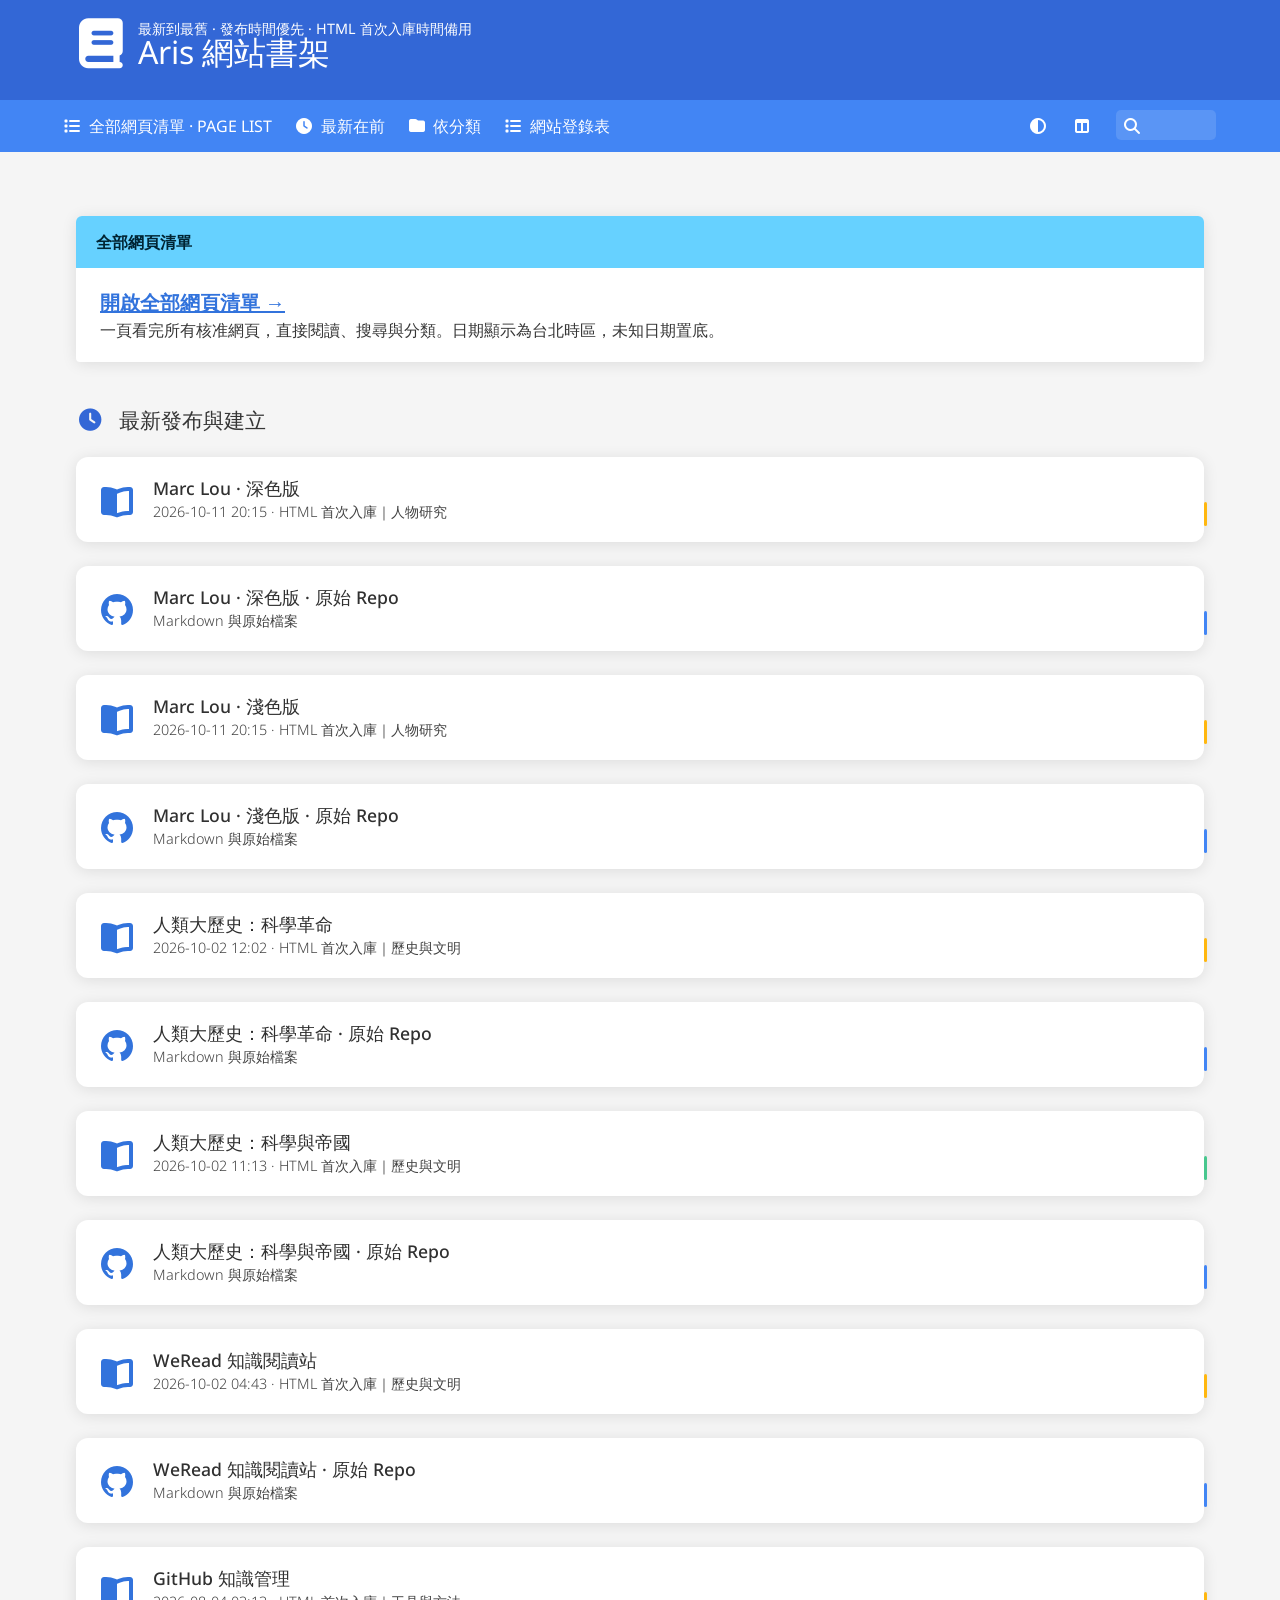
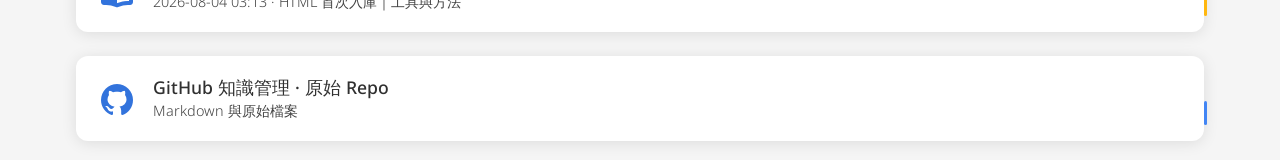
==== site/index.html @ 9afb2fd7 "feat: publish approved Homer portal and readable page list" ====
<!DOCTYPE html>
<html>
  <head>
    <meta charset="UTF-8" />
    <link rel="icon" href="assets/icons/favicon.ico" />
    <link rel="apple-touch-icon" href="assets/icons/apple-touch-icon.png" sizes="180x180">
    <link rel="mask-icon" href="assets/icons/logo.svg">
    <meta name="viewport" content="width=device-width,initial-scale=1.0,viewport-fit=cover">
    <title>Homer</title>
    <script type="module" crossorigin src="./resources/index-C32yDzkE.js"></script>
    <link rel="stylesheet" crossorigin href="./resources/index-CyPCBeHl.css">
  <link rel="manifest" href="./assets/manifest.json" crossorigin="use-credentials"><script id="vite-plugin-pwa:register-sw" src="./registerSW.js"></script></head>
  <body>
    <div id="app-mount"></div>
  </body>
</html>
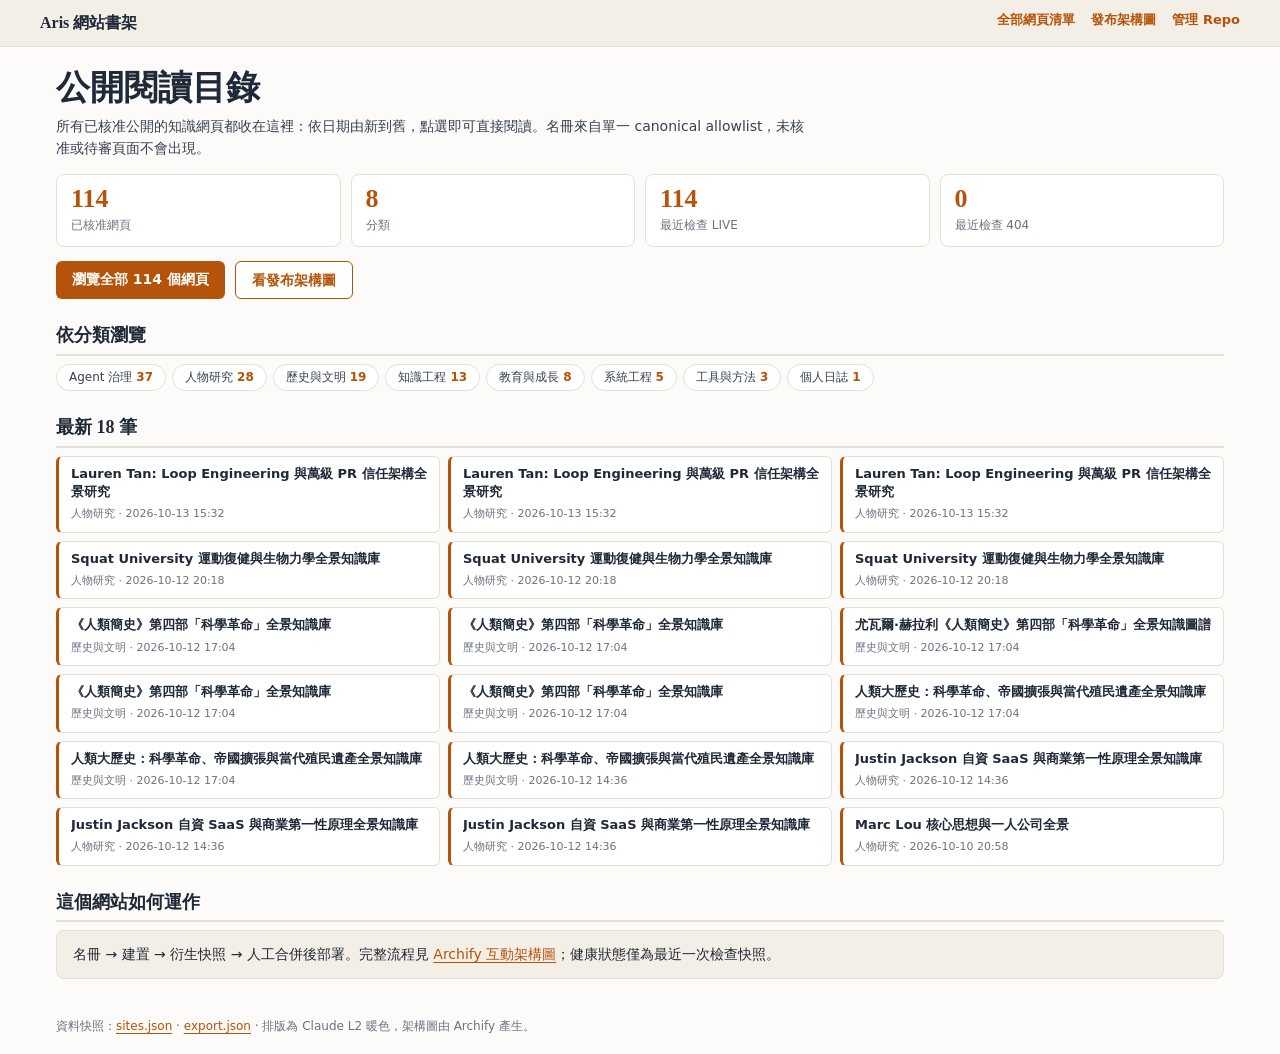
==== commit bcf0cae4: "feat(site): warm L2 homepage, compact pages list, Archify architecture snapshot" ====
--- a/site/index.html
+++ b/site/index.html
@@ -1,16 +1 @@
-<!DOCTYPE html>
-<html>
-  <head>
-    <meta charset="UTF-8" />
-    <link rel="icon" href="assets/icons/favicon.ico" />
-    <link rel="apple-touch-icon" href="assets/icons/apple-touch-icon.png" sizes="180x180">
-    <link rel="mask-icon" href="assets/icons/logo.svg">
-    <meta name="viewport" content="width=device-width,initial-scale=1.0,viewport-fit=cover">
-    <title>Homer</title>
-    <script type="module" crossorigin src="./resources/index-C32yDzkE.js"></script>
-    <link rel="stylesheet" crossorigin href="./resources/index-CyPCBeHl.css">
-  <link rel="manifest" href="./assets/manifest.json" crossorigin="use-credentials"><script id="vite-plugin-pwa:register-sw" src="./registerSW.js"></script></head>
-  <body>
-    <div id="app-mount"></div>
-  </body>
-</html>
+<!doctype html><html lang="zh-Hant"><head><meta charset="utf-8"><meta name="viewport" content="width=device-width, initial-scale=1"><title>Aris 網站書架</title><meta name="description" content="Aris 已核准公開網頁的閱讀入口與統整目錄。"><style>*{box-sizing:border-box}body{margin:0;background:#fcfbf9;color:#1f2937;font:14px/1.6 "Noto Sans TC",system-ui,-apple-system,sans-serif}a{color:#b45309;text-underline-offset:3px}a:focus-visible{outline:3px solid #f59e0b;outline-offset:2px}header{background:#f4efe6;border-bottom:1px solid #e5e0d5;padding:10px max(16px,calc((100vw - 1200px)/2));display:flex;justify-content:space-between;gap:12px;flex-wrap:wrap;font-size:13px}header .brand{font-family:Georgia,"Noto Serif TC",serif;font-weight:700;font-size:16px;color:#1f2937;text-decoration:none}nav a{margin-left:16px;text-decoration:none;font-weight:600}main{max-width:1200px;margin:auto;padding:20px 16px}h1{font-family:Georgia,"Noto Serif TC",serif;font-size:clamp(24px,4vw,34px);line-height:1.25;margin:0 0 6px}.lead{color:#374151;max-width:760px;margin:0 0 14px}.stats{display:grid;grid-template-columns:repeat(4,1fr);gap:10px;margin:14px 0}.stat{background:#fff;border:1px solid #e5e0d5;border-radius:8px;padding:10px 14px}.stat b{display:block;font-family:Georgia,serif;font-size:26px;color:#b45309;line-height:1.1}.stat span{font-size:12px;color:#6b7280}.cta{display:flex;gap:10px;flex-wrap:wrap;margin:6px 0 18px}.btn{display:inline-block;padding:7px 16px;border-radius:6px;background:#b45309;color:#fff;font-weight:650;text-decoration:none}.btn.alt{background:#fff;color:#b45309;border:1px solid #b45309}h2{font-family:Georgia,"Noto Serif TC",serif;font-size:18px;margin:22px 0 8px;padding-bottom:4px;border-bottom:2px solid #e5e0d5}.chips{display:flex;flex-wrap:wrap;gap:6px}.chip{background:#fff;border:1px solid #e5e0d5;border-radius:999px;padding:3px 12px;font-size:12px;text-decoration:none;color:#374151}.chip b{color:#b45309;margin-left:4px}.chip:hover{border-color:#b45309}.grid{display:grid;grid-template-columns:repeat(3,1fr);gap:8px}.card{display:block;background:#fff;border:1px solid #e5e0d5;border-left:3px solid #b45309;border-radius:6px;padding:8px 12px;text-decoration:none;color:#1f2937}.card:hover{background:#fff6e5}.card strong{display:block;font-size:13px;line-height:1.4;overflow:hidden;display:-webkit-box;-webkit-line-clamp:2;-webkit-box-orient:vertical}.card small{color:#6b7280;font-size:11px}.arch{background:#f4efe6;border:1px solid #e5e0d5;border-radius:8px;padding:12px 16px;margin-top:8px}footer{padding:18px 16px;max-width:1200px;margin:auto;font-size:12px;color:#6b7280}@media(max-width:800px){.stats{grid-template-columns:repeat(2,1fr)}.grid{grid-template-columns:1fr}nav a{margin-left:10px}}</style></head><body><header><a class="brand" href="./">Aris 網站書架</a><nav><a href="pages/">全部網頁清單</a><a href="architecture/">發布架構圖</a><a href="https://github.com/arislee1979-afk/50_github_learn">管理 Repo</a></nav></header><main><h1>公開閱讀目錄</h1><p class="lead">所有已核准公開的知識網頁都收在這裡：依日期由新到舊，點選即可直接閱讀。名冊來自單一 canonical allowlist，未核准或待審頁面不會出現。</p><div class="stats"><div class="stat"><b>114</b><span>已核准網頁</span></div><div class="stat"><b>8</b><span>分類</span></div><div class="stat"><b>114</b><span>最近檢查 LIVE</span></div><div class="stat"><b>0</b><span>最近檢查 404</span></div></div><div class="cta"><a class="btn" href="pages/">瀏覽全部 114 個網頁</a><a class="btn alt" href="architecture/">看發布架構圖</a></div><h2>依分類瀏覽</h2><div class="chips"><a class="chip" href="pages/?category=Agent%20%E6%B2%BB%E7%90%86">Agent 治理<b>37</b></a><a class="chip" href="pages/?category=%E4%BA%BA%E7%89%A9%E7%A0%94%E7%A9%B6">人物研究<b>28</b></a><a class="chip" href="pages/?category=%E6%AD%B7%E5%8F%B2%E8%88%87%E6%96%87%E6%98%8E">歷史與文明<b>19</b></a><a class="chip" href="pages/?category=%E7%9F%A5%E8%AD%98%E5%B7%A5%E7%A8%8B">知識工程<b>13</b></a><a class="chip" href="pages/?category=%E6%95%99%E8%82%B2%E8%88%87%E6%88%90%E9%95%B7">教育與成長<b>8</b></a><a class="chip" href="pages/?category=%E7%B3%BB%E7%B5%B1%E5%B7%A5%E7%A8%8B">系統工程<b>5</b></a><a class="chip" href="pages/?category=%E5%B7%A5%E5%85%B7%E8%88%87%E6%96%B9%E6%B3%95">工具與方法<b>3</b></a><a class="chip" href="pages/?category=%E5%80%8B%E4%BA%BA%E6%97%A5%E8%AA%8C">個人日誌<b>1</b></a></div><h2>最新 18 筆</h2><div class="grid"><a class="card" href="https://arislee1979-afk.github.io/10_YT_knowledge/topics/10_loop-engineer-pr-study/index-light.html"><strong>Lauren Tan: Loop Engineering 與萬級 PR 信任架構全景研究</strong><small>人物研究 · 2026-10-13 15:32</small></a><a class="card" href="https://arislee1979-afk.github.io/10_YT_knowledge/topics/10_loop-engineer-pr-study/index.html"><strong>Lauren Tan: Loop Engineering 與萬級 PR 信任架構全景研究</strong><small>人物研究 · 2026-10-13 15:32</small></a><a class="card" href="https://arislee1979-afk.github.io/10_YT_knowledge/topics/10_loop-engineer-pr-study/presentation-claude/index.html"><strong>Lauren Tan: Loop Engineering 與萬級 PR 信任架構全景研究</strong><small>人物研究 · 2026-10-13 15:32</small></a><a class="card" href="https://arislee1979-afk.github.io/10_YT_knowledge/topics/09_SquatUniversity/index-light.html"><strong>Squat University 運動復健與生物力學全景知識庫</strong><small>人物研究 · 2026-10-12 20:18</small></a><a class="card" href="https://arislee1979-afk.github.io/10_YT_knowledge/topics/09_SquatUniversity/index.html"><strong>Squat University 運動復健與生物力學全景知識庫</strong><small>人物研究 · 2026-10-12 20:18</small></a><a class="card" href="https://arislee1979-afk.github.io/10_YT_knowledge/topics/09_SquatUniversity/presentation-claude/index.html"><strong>Squat University 運動復健與生物力學全景知識庫</strong><small>人物研究 · 2026-10-12 20:18</small></a><a class="card" href="https://arislee1979-afk.github.io/50_WeRead/topics/%E5%A4%A7%E6%AD%B7%E5%8F%B2/03_%E7%B2%BE%E8%8F%AF%E5%8A%83%E7%B7%9A%E8%88%87%E6%9B%B8%E8%A9%95%E6%91%98%E8%A6%81/index-light.html"><strong>《人類簡史》第四部「科學革命」全景知識庫</strong><small>歷史與文明 · 2026-10-12 17:04</small></a><a class="card" href="https://arislee1979-afk.github.io/50_WeRead/topics/%E5%A4%A7%E6%AD%B7%E5%8F%B2/03_%E7%B2%BE%E8%8F%AF%E5%8A%83%E7%B7%9A%E8%88%87%E6%9B%B8%E8%A9%95%E6%91%98%E8%A6%81/index.html"><strong>《人類簡史》第四部「科學革命」全景知識庫</strong><small>歷史與文明 · 2026-10-12 17:04</small></a><a class="card" href="https://arislee1979-afk.github.io/50_WeRead/topics/%E5%A4%A7%E6%AD%B7%E5%8F%B2/03_%E7%B2%BE%E8%8F%AF%E5%8A%83%E7%B7%9A%E8%88%87%E6%9B%B8%E8%A9%95%E6%91%98%E8%A6%81/l2/output/sapiens-scientific-revolution.html"><strong>尤瓦爾·赫拉利《人類簡史》第四部「科學革命」全景知識圖譜</strong><small>歷史與文明 · 2026-10-12 17:04</small></a><a class="card" href="https://arislee1979-afk.github.io/50_WeRead/topics/%E5%A4%A7%E6%AD%B7%E5%8F%B2/03_%E7%B2%BE%E8%8F%AF%E5%8A%83%E7%B7%9A%E8%88%87%E6%9B%B8%E8%A9%95%E6%91%98%E8%A6%81/presentation-claude/index.html"><strong>《人類簡史》第四部「科學革命」全景知識庫</strong><small>歷史與文明 · 2026-10-12 17:04</small></a><a class="card" href="https://arislee1979-afk.github.io/50_WeRead/topics/%E5%A4%A7%E6%AD%B7%E5%8F%B2/03_%E7%B2%BE%E8%8F%AF%E5%8A%83%E7%B7%9A%E8%88%87%E6%9B%B8%E8%A9%95%E6%91%98%E8%A6%81/presentation/%E4%BA%BA%E9%A1%9E%E7%B0%A1%E5%8F%B2%E7%AC%AC%E5%9B%9B%E9%83%A8%E5%88%86%E7%A7%91%E5%AD%B8%E9%9D%A9%E5%91%BD.html"><strong>《人類簡史》第四部「科學革命」全景知識庫</strong><small>歷史與文明 · 2026-10-12 17:04</small></a><a class="card" href="https://arislee1979-afk.github.io/10_YT_knowledge/topics/02_human-history/index-light.html"><strong>人類大歷史：科學革命、帝國擴張與當代殖民遺產全景知識庫</strong><small>歷史與文明 · 2026-10-12 17:04</small></a><a class="card" href="https://arislee1979-afk.github.io/10_YT_knowledge/topics/02_human-history/presentation-claude/index.html"><strong>人類大歷史：科學革命、帝國擴張與當代殖民遺產全景知識庫</strong><small>歷史與文明 · 2026-10-12 17:04</small></a><a class="card" href="https://arislee1979-afk.github.io/10_YT_knowledge/topics/02_human-history/index.html"><strong>人類大歷史：科學革命、帝國擴張與當代殖民遺產全景知識庫</strong><small>歷史與文明 · 2026-10-12 14:36</small></a><a class="card" href="https://arislee1979-afk.github.io/10_YT_knowledge/topics/08_JustinJackson/index-light.html"><strong>Justin Jackson 自資 SaaS 與商業第一性原理全景知識庫</strong><small>人物研究 · 2026-10-12 14:36</small></a><a class="card" href="https://arislee1979-afk.github.io/10_YT_knowledge/topics/08_JustinJackson/index.html"><strong>Justin Jackson 自資 SaaS 與商業第一性原理全景知識庫</strong><small>人物研究 · 2026-10-12 14:36</small></a><a class="card" href="https://arislee1979-afk.github.io/10_YT_knowledge/topics/08_JustinJackson/presentation-claude/index.html"><strong>Justin Jackson 自資 SaaS 與商業第一性原理全景知識庫</strong><small>人物研究 · 2026-10-12 14:36</small></a><a class="card" href="https://arislee1979-afk.github.io/10_YT_knowledge/topics/05_MarcLou/index-light.html"><strong>Marc Lou 核心思想與一人公司全景</strong><small>人物研究 · 2026-10-10 20:58</small></a></div><h2>這個網站如何運作</h2><div class="arch">名冊 → 建置 → 衍生快照 → 人工合併後部署。完整流程見 <a href="architecture/">Archify 互動架構圖</a>；健康狀態僅為最近一次檢查快照。</div></main><footer>資料快照：<a href="sites.json">sites.json</a> · <a href="export.json">export.json</a> · 排版為 Claude L2 暖色，架構圖由 Archify 產生。</footer></body></html>
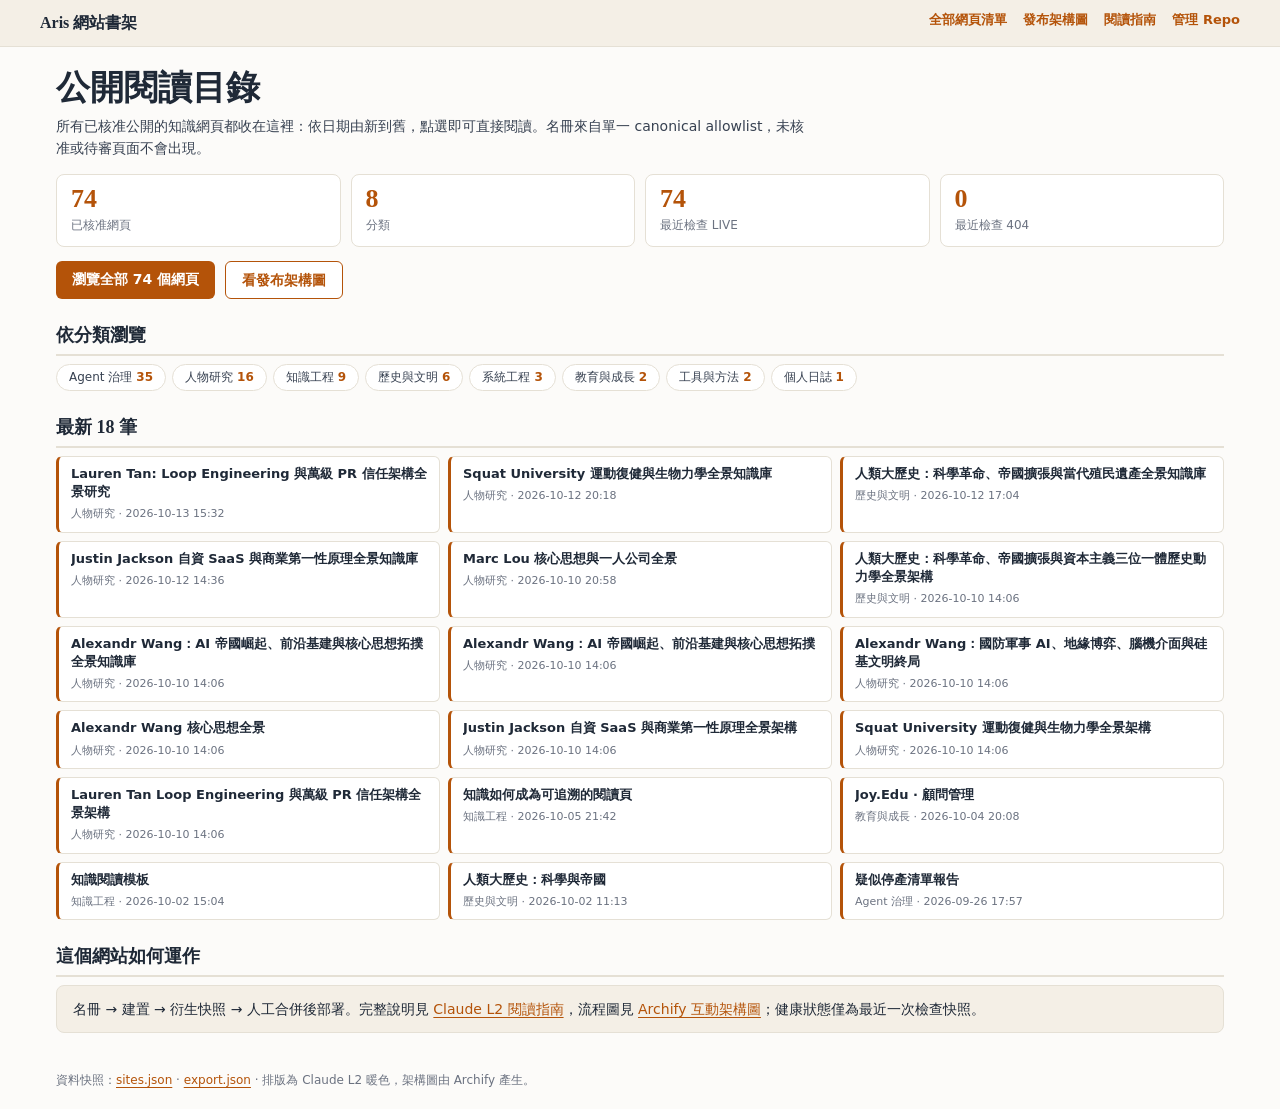
==== commit a5218db8: "feat(site): dedupe to 74 pages, add Claude L2 guide" ====
--- a/site/index.html
+++ b/site/index.html
@@ -1 +1 @@
-<!doctype html><html lang="zh-Hant"><head><meta charset="utf-8"><meta name="viewport" content="width=device-width, initial-scale=1"><title>Aris 網站書架</title><meta name="description" content="Aris 已核准公開網頁的閱讀入口與統整目錄。"><style>*{box-sizing:border-box}body{margin:0;background:#fcfbf9;color:#1f2937;font:14px/1.6 "Noto Sans TC",system-ui,-apple-system,sans-serif}a{color:#b45309;text-underline-offset:3px}a:focus-visible{outline:3px solid #f59e0b;outline-offset:2px}header{background:#f4efe6;border-bottom:1px solid #e5e0d5;padding:10px max(16px,calc((100vw - 1200px)/2));display:flex;justify-content:space-between;gap:12px;flex-wrap:wrap;font-size:13px}header .brand{font-family:Georgia,"Noto Serif TC",serif;font-weight:700;font-size:16px;color:#1f2937;text-decoration:none}nav a{margin-left:16px;text-decoration:none;font-weight:600}main{max-width:1200px;margin:auto;padding:20px 16px}h1{font-family:Georgia,"Noto Serif TC",serif;font-size:clamp(24px,4vw,34px);line-height:1.25;margin:0 0 6px}.lead{color:#374151;max-width:760px;margin:0 0 14px}.stats{display:grid;grid-template-columns:repeat(4,1fr);gap:10px;margin:14px 0}.stat{background:#fff;border:1px solid #e5e0d5;border-radius:8px;padding:10px 14px}.stat b{display:block;font-family:Georgia,serif;font-size:26px;color:#b45309;line-height:1.1}.stat span{font-size:12px;color:#6b7280}.cta{display:flex;gap:10px;flex-wrap:wrap;margin:6px 0 18px}.btn{display:inline-block;padding:7px 16px;border-radius:6px;background:#b45309;color:#fff;font-weight:650;text-decoration:none}.btn.alt{background:#fff;color:#b45309;border:1px solid #b45309}h2{font-family:Georgia,"Noto Serif TC",serif;font-size:18px;margin:22px 0 8px;padding-bottom:4px;border-bottom:2px solid #e5e0d5}.chips{display:flex;flex-wrap:wrap;gap:6px}.chip{background:#fff;border:1px solid #e5e0d5;border-radius:999px;padding:3px 12px;font-size:12px;text-decoration:none;color:#374151}.chip b{color:#b45309;margin-left:4px}.chip:hover{border-color:#b45309}.grid{display:grid;grid-template-columns:repeat(3,1fr);gap:8px}.card{display:block;background:#fff;border:1px solid #e5e0d5;border-left:3px solid #b45309;border-radius:6px;padding:8px 12px;text-decoration:none;color:#1f2937}.card:hover{background:#fff6e5}.card strong{display:block;font-size:13px;line-height:1.4;overflow:hidden;display:-webkit-box;-webkit-line-clamp:2;-webkit-box-orient:vertical}.card small{color:#6b7280;font-size:11px}.arch{background:#f4efe6;border:1px solid #e5e0d5;border-radius:8px;padding:12px 16px;margin-top:8px}footer{padding:18px 16px;max-width:1200px;margin:auto;font-size:12px;color:#6b7280}@media(max-width:800px){.stats{grid-template-columns:repeat(2,1fr)}.grid{grid-template-columns:1fr}nav a{margin-left:10px}}</style></head><body><header><a class="brand" href="./">Aris 網站書架</a><nav><a href="pages/">全部網頁清單</a><a href="architecture/">發布架構圖</a><a href="https://github.com/arislee1979-afk/50_github_learn">管理 Repo</a></nav></header><main><h1>公開閱讀目錄</h1><p class="lead">所有已核准公開的知識網頁都收在這裡：依日期由新到舊，點選即可直接閱讀。名冊來自單一 canonical allowlist，未核准或待審頁面不會出現。</p><div class="stats"><div class="stat"><b>114</b><span>已核准網頁</span></div><div class="stat"><b>8</b><span>分類</span></div><div class="stat"><b>114</b><span>最近檢查 LIVE</span></div><div class="stat"><b>0</b><span>最近檢查 404</span></div></div><div class="cta"><a class="btn" href="pages/">瀏覽全部 114 個網頁</a><a class="btn alt" href="architecture/">看發布架構圖</a></div><h2>依分類瀏覽</h2><div class="chips"><a class="chip" href="pages/?category=Agent%20%E6%B2%BB%E7%90%86">Agent 治理<b>37</b></a><a class="chip" href="pages/?category=%E4%BA%BA%E7%89%A9%E7%A0%94%E7%A9%B6">人物研究<b>28</b></a><a class="chip" href="pages/?category=%E6%AD%B7%E5%8F%B2%E8%88%87%E6%96%87%E6%98%8E">歷史與文明<b>19</b></a><a class="chip" href="pages/?category=%E7%9F%A5%E8%AD%98%E5%B7%A5%E7%A8%8B">知識工程<b>13</b></a><a class="chip" href="pages/?category=%E6%95%99%E8%82%B2%E8%88%87%E6%88%90%E9%95%B7">教育與成長<b>8</b></a><a class="chip" href="pages/?category=%E7%B3%BB%E7%B5%B1%E5%B7%A5%E7%A8%8B">系統工程<b>5</b></a><a class="chip" href="pages/?category=%E5%B7%A5%E5%85%B7%E8%88%87%E6%96%B9%E6%B3%95">工具與方法<b>3</b></a><a class="chip" href="pages/?category=%E5%80%8B%E4%BA%BA%E6%97%A5%E8%AA%8C">個人日誌<b>1</b></a></div><h2>最新 18 筆</h2><div class="grid"><a class="card" href="https://arislee1979-afk.github.io/10_YT_knowledge/topics/10_loop-engineer-pr-study/index-light.html"><strong>Lauren Tan: Loop Engineering 與萬級 PR 信任架構全景研究</strong><small>人物研究 · 2026-10-13 15:32</small></a><a class="card" href="https://arislee1979-afk.github.io/10_YT_knowledge/topics/10_loop-engineer-pr-study/index.html"><strong>Lauren Tan: Loop Engineering 與萬級 PR 信任架構全景研究</strong><small>人物研究 · 2026-10-13 15:32</small></a><a class="card" href="https://arislee1979-afk.github.io/10_YT_knowledge/topics/10_loop-engineer-pr-study/presentation-claude/index.html"><strong>Lauren Tan: Loop Engineering 與萬級 PR 信任架構全景研究</strong><small>人物研究 · 2026-10-13 15:32</small></a><a class="card" href="https://arislee1979-afk.github.io/10_YT_knowledge/topics/09_SquatUniversity/index-light.html"><strong>Squat University 運動復健與生物力學全景知識庫</strong><small>人物研究 · 2026-10-12 20:18</small></a><a class="card" href="https://arislee1979-afk.github.io/10_YT_knowledge/topics/09_SquatUniversity/index.html"><strong>Squat University 運動復健與生物力學全景知識庫</strong><small>人物研究 · 2026-10-12 20:18</small></a><a class="card" href="https://arislee1979-afk.github.io/10_YT_knowledge/topics/09_SquatUniversity/presentation-claude/index.html"><strong>Squat University 運動復健與生物力學全景知識庫</strong><small>人物研究 · 2026-10-12 20:18</small></a><a class="card" href="https://arislee1979-afk.github.io/50_WeRead/topics/%E5%A4%A7%E6%AD%B7%E5%8F%B2/03_%E7%B2%BE%E8%8F%AF%E5%8A%83%E7%B7%9A%E8%88%87%E6%9B%B8%E8%A9%95%E6%91%98%E8%A6%81/index-light.html"><strong>《人類簡史》第四部「科學革命」全景知識庫</strong><small>歷史與文明 · 2026-10-12 17:04</small></a><a class="card" href="https://arislee1979-afk.github.io/50_WeRead/topics/%E5%A4%A7%E6%AD%B7%E5%8F%B2/03_%E7%B2%BE%E8%8F%AF%E5%8A%83%E7%B7%9A%E8%88%87%E6%9B%B8%E8%A9%95%E6%91%98%E8%A6%81/index.html"><strong>《人類簡史》第四部「科學革命」全景知識庫</strong><small>歷史與文明 · 2026-10-12 17:04</small></a><a class="card" href="https://arislee1979-afk.github.io/50_WeRead/topics/%E5%A4%A7%E6%AD%B7%E5%8F%B2/03_%E7%B2%BE%E8%8F%AF%E5%8A%83%E7%B7%9A%E8%88%87%E6%9B%B8%E8%A9%95%E6%91%98%E8%A6%81/l2/output/sapiens-scientific-revolution.html"><strong>尤瓦爾·赫拉利《人類簡史》第四部「科學革命」全景知識圖譜</strong><small>歷史與文明 · 2026-10-12 17:04</small></a><a class="card" href="https://arislee1979-afk.github.io/50_WeRead/topics/%E5%A4%A7%E6%AD%B7%E5%8F%B2/03_%E7%B2%BE%E8%8F%AF%E5%8A%83%E7%B7%9A%E8%88%87%E6%9B%B8%E8%A9%95%E6%91%98%E8%A6%81/presentation-claude/index.html"><strong>《人類簡史》第四部「科學革命」全景知識庫</strong><small>歷史與文明 · 2026-10-12 17:04</small></a><a class="card" href="https://arislee1979-afk.github.io/50_WeRead/topics/%E5%A4%A7%E6%AD%B7%E5%8F%B2/03_%E7%B2%BE%E8%8F%AF%E5%8A%83%E7%B7%9A%E8%88%87%E6%9B%B8%E8%A9%95%E6%91%98%E8%A6%81/presentation/%E4%BA%BA%E9%A1%9E%E7%B0%A1%E5%8F%B2%E7%AC%AC%E5%9B%9B%E9%83%A8%E5%88%86%E7%A7%91%E5%AD%B8%E9%9D%A9%E5%91%BD.html"><strong>《人類簡史》第四部「科學革命」全景知識庫</strong><small>歷史與文明 · 2026-10-12 17:04</small></a><a class="card" href="https://arislee1979-afk.github.io/10_YT_knowledge/topics/02_human-history/index-light.html"><strong>人類大歷史：科學革命、帝國擴張與當代殖民遺產全景知識庫</strong><small>歷史與文明 · 2026-10-12 17:04</small></a><a class="card" href="https://arislee1979-afk.github.io/10_YT_knowledge/topics/02_human-history/presentation-claude/index.html"><strong>人類大歷史：科學革命、帝國擴張與當代殖民遺產全景知識庫</strong><small>歷史與文明 · 2026-10-12 17:04</small></a><a class="card" href="https://arislee1979-afk.github.io/10_YT_knowledge/topics/02_human-history/index.html"><strong>人類大歷史：科學革命、帝國擴張與當代殖民遺產全景知識庫</strong><small>歷史與文明 · 2026-10-12 14:36</small></a><a class="card" href="https://arislee1979-afk.github.io/10_YT_knowledge/topics/08_JustinJackson/index-light.html"><strong>Justin Jackson 自資 SaaS 與商業第一性原理全景知識庫</strong><small>人物研究 · 2026-10-12 14:36</small></a><a class="card" href="https://arislee1979-afk.github.io/10_YT_knowledge/topics/08_JustinJackson/index.html"><strong>Justin Jackson 自資 SaaS 與商業第一性原理全景知識庫</strong><small>人物研究 · 2026-10-12 14:36</small></a><a class="card" href="https://arislee1979-afk.github.io/10_YT_knowledge/topics/08_JustinJackson/presentation-claude/index.html"><strong>Justin Jackson 自資 SaaS 與商業第一性原理全景知識庫</strong><small>人物研究 · 2026-10-12 14:36</small></a><a class="card" href="https://arislee1979-afk.github.io/10_YT_knowledge/topics/05_MarcLou/index-light.html"><strong>Marc Lou 核心思想與一人公司全景</strong><small>人物研究 · 2026-10-10 20:58</small></a></div><h2>這個網站如何運作</h2><div class="arch">名冊 → 建置 → 衍生快照 → 人工合併後部署。完整流程見 <a href="architecture/">Archify 互動架構圖</a>；健康狀態僅為最近一次檢查快照。</div></main><footer>資料快照：<a href="sites.json">sites.json</a> · <a href="export.json">export.json</a> · 排版為 Claude L2 暖色，架構圖由 Archify 產生。</footer></body></html>+<!doctype html><html lang="zh-Hant"><head><meta charset="utf-8"><meta name="viewport" content="width=device-width, initial-scale=1"><title>Aris 網站書架</title><meta name="description" content="Aris 已核准公開網頁的閱讀入口與統整目錄。"><style>*{box-sizing:border-box}body{margin:0;background:#fcfbf9;color:#1f2937;font:14px/1.6 "Noto Sans TC",system-ui,-apple-system,sans-serif}a{color:#b45309;text-underline-offset:3px}a:focus-visible{outline:3px solid #f59e0b;outline-offset:2px}header{background:#f4efe6;border-bottom:1px solid #e5e0d5;padding:10px max(16px,calc((100vw - 1200px)/2));display:flex;justify-content:space-between;gap:12px;flex-wrap:wrap;font-size:13px}header .brand{font-family:Georgia,"Noto Serif TC",serif;font-weight:700;font-size:16px;color:#1f2937;text-decoration:none}nav a{margin-left:16px;text-decoration:none;font-weight:600}main{max-width:1200px;margin:auto;padding:20px 16px}h1{font-family:Georgia,"Noto Serif TC",serif;font-size:clamp(24px,4vw,34px);line-height:1.25;margin:0 0 6px}.lead{color:#374151;max-width:760px;margin:0 0 14px}.stats{display:grid;grid-template-columns:repeat(4,1fr);gap:10px;margin:14px 0}.stat{background:#fff;border:1px solid #e5e0d5;border-radius:8px;padding:10px 14px}.stat b{display:block;font-family:Georgia,serif;font-size:26px;color:#b45309;line-height:1.1}.stat span{font-size:12px;color:#6b7280}.cta{display:flex;gap:10px;flex-wrap:wrap;margin:6px 0 18px}.btn{display:inline-block;padding:7px 16px;border-radius:6px;background:#b45309;color:#fff;font-weight:650;text-decoration:none}.btn.alt{background:#fff;color:#b45309;border:1px solid #b45309}h2{font-family:Georgia,"Noto Serif TC",serif;font-size:18px;margin:22px 0 8px;padding-bottom:4px;border-bottom:2px solid #e5e0d5}.chips{display:flex;flex-wrap:wrap;gap:6px}.chip{background:#fff;border:1px solid #e5e0d5;border-radius:999px;padding:3px 12px;font-size:12px;text-decoration:none;color:#374151}.chip b{color:#b45309;margin-left:4px}.chip:hover{border-color:#b45309}.grid{display:grid;grid-template-columns:repeat(3,1fr);gap:8px}.card{display:block;background:#fff;border:1px solid #e5e0d5;border-left:3px solid #b45309;border-radius:6px;padding:8px 12px;text-decoration:none;color:#1f2937}.card:hover{background:#fff6e5}.card strong{display:block;font-size:13px;line-height:1.4;overflow:hidden;display:-webkit-box;-webkit-line-clamp:2;-webkit-box-orient:vertical}.card small{color:#6b7280;font-size:11px}.arch{background:#f4efe6;border:1px solid #e5e0d5;border-radius:8px;padding:12px 16px;margin-top:8px}footer{padding:18px 16px;max-width:1200px;margin:auto;font-size:12px;color:#6b7280}@media(max-width:800px){.stats{grid-template-columns:repeat(2,1fr)}.grid{grid-template-columns:1fr}nav a{margin-left:10px}}</style></head><body><header><a class="brand" href="./">Aris 網站書架</a><nav><a href="pages/">全部網頁清單</a><a href="architecture/">發布架構圖</a><a href="l2/site-portal-claude/">閱讀指南</a><a href="https://github.com/arislee1979-afk/50_github_learn">管理 Repo</a></nav></header><main><h1>公開閱讀目錄</h1><p class="lead">所有已核准公開的知識網頁都收在這裡：依日期由新到舊，點選即可直接閱讀。名冊來自單一 canonical allowlist，未核准或待審頁面不會出現。</p><div class="stats"><div class="stat"><b>74</b><span>已核准網頁</span></div><div class="stat"><b>8</b><span>分類</span></div><div class="stat"><b>74</b><span>最近檢查 LIVE</span></div><div class="stat"><b>0</b><span>最近檢查 404</span></div></div><div class="cta"><a class="btn" href="pages/">瀏覽全部 74 個網頁</a><a class="btn alt" href="architecture/">看發布架構圖</a></div><h2>依分類瀏覽</h2><div class="chips"><a class="chip" href="pages/?category=Agent%20%E6%B2%BB%E7%90%86">Agent 治理<b>35</b></a><a class="chip" href="pages/?category=%E4%BA%BA%E7%89%A9%E7%A0%94%E7%A9%B6">人物研究<b>16</b></a><a class="chip" href="pages/?category=%E7%9F%A5%E8%AD%98%E5%B7%A5%E7%A8%8B">知識工程<b>9</b></a><a class="chip" href="pages/?category=%E6%AD%B7%E5%8F%B2%E8%88%87%E6%96%87%E6%98%8E">歷史與文明<b>6</b></a><a class="chip" href="pages/?category=%E7%B3%BB%E7%B5%B1%E5%B7%A5%E7%A8%8B">系統工程<b>3</b></a><a class="chip" href="pages/?category=%E6%95%99%E8%82%B2%E8%88%87%E6%88%90%E9%95%B7">教育與成長<b>2</b></a><a class="chip" href="pages/?category=%E5%B7%A5%E5%85%B7%E8%88%87%E6%96%B9%E6%B3%95">工具與方法<b>2</b></a><a class="chip" href="pages/?category=%E5%80%8B%E4%BA%BA%E6%97%A5%E8%AA%8C">個人日誌<b>1</b></a></div><h2>最新 18 筆</h2><div class="grid"><a class="card" href="https://arislee1979-afk.github.io/10_YT_knowledge/topics/10_loop-engineer-pr-study/presentation-claude/index.html"><strong>Lauren Tan: Loop Engineering 與萬級 PR 信任架構全景研究</strong><small>人物研究 · 2026-10-13 15:32</small></a><a class="card" href="https://arislee1979-afk.github.io/10_YT_knowledge/topics/09_SquatUniversity/presentation-claude/index.html"><strong>Squat University 運動復健與生物力學全景知識庫</strong><small>人物研究 · 2026-10-12 20:18</small></a><a class="card" href="https://arislee1979-afk.github.io/10_YT_knowledge/topics/02_human-history/presentation-claude/index.html"><strong>人類大歷史：科學革命、帝國擴張與當代殖民遺產全景知識庫</strong><small>歷史與文明 · 2026-10-12 17:04</small></a><a class="card" href="https://arislee1979-afk.github.io/10_YT_knowledge/topics/08_JustinJackson/presentation-claude/index.html"><strong>Justin Jackson 自資 SaaS 與商業第一性原理全景知識庫</strong><small>人物研究 · 2026-10-12 14:36</small></a><a class="card" href="https://arislee1979-afk.github.io/10_YT_knowledge/topics/05_MarcLou/presentation-claude/index-light.html"><strong>Marc Lou 核心思想與一人公司全景</strong><small>人物研究 · 2026-10-10 20:58</small></a><a class="card" href="https://arislee1979-afk.github.io/10_YT_knowledge/topics/02_human-history/l2/output/human-history-trinity.html"><strong>人類大歷史：科學革命、帝國擴張與資本主義三位一體歷史動力學全景架構</strong><small>歷史與文明 · 2026-10-10 14:06</small></a><a class="card" href="https://arislee1979-afk.github.io/10_YT_knowledge/topics/03_%20Alexandr_Wang/index.html"><strong>Alexandr Wang：AI 帝國崛起、前沿基建與核心思想拓撲全景知識庫</strong><small>人物研究 · 2026-10-10 14:06</small></a><a class="card" href="https://arislee1979-afk.github.io/10_YT_knowledge/topics/03_%20Alexandr_Wang/l2/claude/index.html"><strong>Alexandr Wang：AI 帝國崛起、前沿基建與核心思想拓撲</strong><small>人物研究 · 2026-10-10 14:06</small></a><a class="card" href="https://arislee1979-afk.github.io/10_YT_knowledge/topics/03_%20Alexandr_Wang/l2/output/alexandr-wang-defense-bci.html"><strong>Alexandr Wang：國防軍事 AI、地緣博弈、腦機介面與硅基文明終局</strong><small>人物研究 · 2026-10-10 14:06</small></a><a class="card" href="https://arislee1979-afk.github.io/10_YT_knowledge/topics/03_%20Alexandr_Wang/presentation-claude/index.html"><strong>Alexandr Wang 核心思想全景</strong><small>人物研究 · 2026-10-10 14:06</small></a><a class="card" href="https://arislee1979-afk.github.io/10_YT_knowledge/topics/08_JustinJackson/l2/output/justinjackson-system.html"><strong>Justin Jackson 自資 SaaS 與商業第一性原理全景架構</strong><small>人物研究 · 2026-10-10 14:06</small></a><a class="card" href="https://arislee1979-afk.github.io/10_YT_knowledge/topics/09_SquatUniversity/l2/output/squatuniversity-system.html"><strong>Squat University 運動復健與生物力學全景架構</strong><small>人物研究 · 2026-10-10 14:06</small></a><a class="card" href="https://arislee1979-afk.github.io/10_YT_knowledge/topics/10_loop-engineer-pr-study/l2/output/loop-engineer-system.html"><strong>Lauren Tan Loop Engineering 與萬級 PR 信任架構全景架構</strong><small>人物研究 · 2026-10-10 14:06</small></a><a class="card" href="https://arislee1979-afk.github.io/10_YT_knowledge/claude-knowledge-renderer/ab/claude/index.html"><strong>知識如何成為可追溯的閱讀頁</strong><small>知識工程 · 2026-10-05 21:42</small></a><a class="card" href="https://arislee1979-afk.github.io/91_joy_edu/07_%E5%AE%B6%E5%BA%AD%E5%8D%87%E5%AD%B8%E8%A6%8F%E5%8A%83%E5%A0%B1%E5%91%8A.html"><strong>Joy.Edu · 顧問管理</strong><small>教育與成長 · 2026-10-04 20:08</small></a><a class="card" href="https://arislee1979-afk.github.io/10_YT_knowledge/flash-ui-craft-chat-upload/templates/knowledge-reading.html"><strong>知識閱讀模板</strong><small>知識工程 · 2026-10-02 15:04</small></a><a class="card" href="https://arislee1979-afk.github.io/sapiens-science-empire/"><strong>人類大歷史：科學與帝國</strong><small>歷史與文明 · 2026-10-02 11:13</small></a><a class="card" href="https://arislee1979-afk.github.io/40_meta_muse/reports/20260926_%E5%81%9C%E7%94%A2%E6%B8%85%E5%96%AE%E5%A0%B1%E5%91%8A.html"><strong>疑似停產清單報告</strong><small>Agent 治理 · 2026-09-26 17:57</small></a></div><h2>這個網站如何運作</h2><div class="arch">名冊 → 建置 → 衍生快照 → 人工合併後部署。完整說明見 <a href="l2/site-portal-claude/">Claude L2 閱讀指南</a>，流程圖見 <a href="architecture/">Archify 互動架構圖</a>；健康狀態僅為最近一次檢查快照。</div></main><footer>資料快照：<a href="sites.json">sites.json</a> · <a href="export.json">export.json</a> · 排版為 Claude L2 暖色，架構圖由 Archify 產生。</footer></body></html>
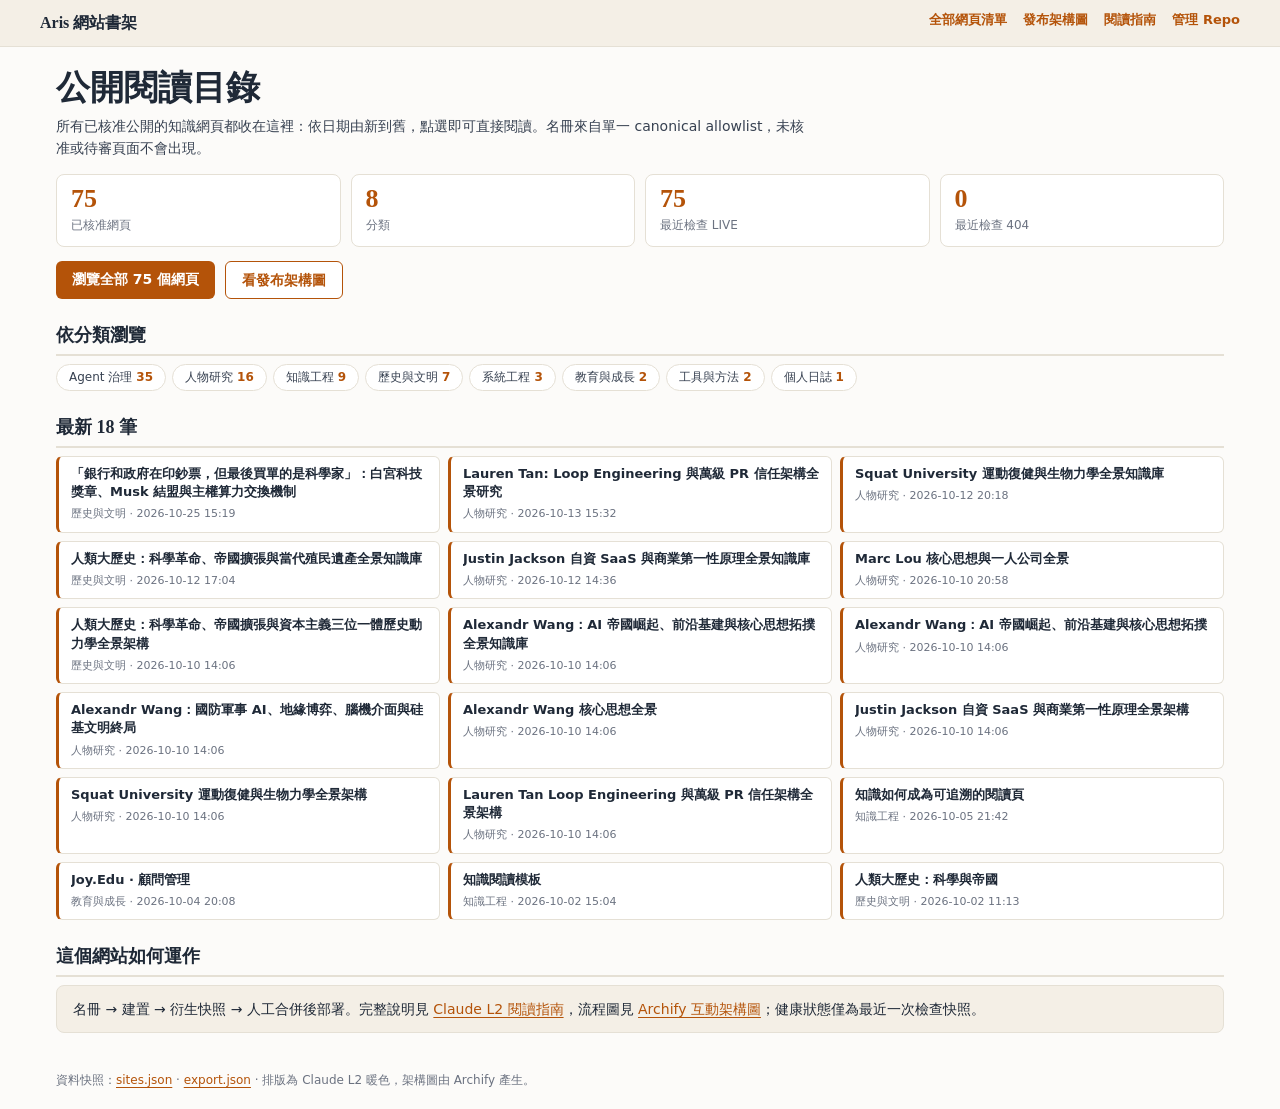
==== commit 717d6647: "feat(site): add White House medals page (75 pages)" ====
--- a/site/index.html
+++ b/site/index.html
@@ -1 +1 @@
-<!doctype html><html lang="zh-Hant"><head><meta charset="utf-8"><meta name="viewport" content="width=device-width, initial-scale=1"><title>Aris 網站書架</title><meta name="description" content="Aris 已核准公開網頁的閱讀入口與統整目錄。"><style>*{box-sizing:border-box}body{margin:0;background:#fcfbf9;color:#1f2937;font:14px/1.6 "Noto Sans TC",system-ui,-apple-system,sans-serif}a{color:#b45309;text-underline-offset:3px}a:focus-visible{outline:3px solid #f59e0b;outline-offset:2px}header{background:#f4efe6;border-bottom:1px solid #e5e0d5;padding:10px max(16px,calc((100vw - 1200px)/2));display:flex;justify-content:space-between;gap:12px;flex-wrap:wrap;font-size:13px}header .brand{font-family:Georgia,"Noto Serif TC",serif;font-weight:700;font-size:16px;color:#1f2937;text-decoration:none}nav a{margin-left:16px;text-decoration:none;font-weight:600}main{max-width:1200px;margin:auto;padding:20px 16px}h1{font-family:Georgia,"Noto Serif TC",serif;font-size:clamp(24px,4vw,34px);line-height:1.25;margin:0 0 6px}.lead{color:#374151;max-width:760px;margin:0 0 14px}.stats{display:grid;grid-template-columns:repeat(4,1fr);gap:10px;margin:14px 0}.stat{background:#fff;border:1px solid #e5e0d5;border-radius:8px;padding:10px 14px}.stat b{display:block;font-family:Georgia,serif;font-size:26px;color:#b45309;line-height:1.1}.stat span{font-size:12px;color:#6b7280}.cta{display:flex;gap:10px;flex-wrap:wrap;margin:6px 0 18px}.btn{display:inline-block;padding:7px 16px;border-radius:6px;background:#b45309;color:#fff;font-weight:650;text-decoration:none}.btn.alt{background:#fff;color:#b45309;border:1px solid #b45309}h2{font-family:Georgia,"Noto Serif TC",serif;font-size:18px;margin:22px 0 8px;padding-bottom:4px;border-bottom:2px solid #e5e0d5}.chips{display:flex;flex-wrap:wrap;gap:6px}.chip{background:#fff;border:1px solid #e5e0d5;border-radius:999px;padding:3px 12px;font-size:12px;text-decoration:none;color:#374151}.chip b{color:#b45309;margin-left:4px}.chip:hover{border-color:#b45309}.grid{display:grid;grid-template-columns:repeat(3,1fr);gap:8px}.card{display:block;background:#fff;border:1px solid #e5e0d5;border-left:3px solid #b45309;border-radius:6px;padding:8px 12px;text-decoration:none;color:#1f2937}.card:hover{background:#fff6e5}.card strong{display:block;font-size:13px;line-height:1.4;overflow:hidden;display:-webkit-box;-webkit-line-clamp:2;-webkit-box-orient:vertical}.card small{color:#6b7280;font-size:11px}.arch{background:#f4efe6;border:1px solid #e5e0d5;border-radius:8px;padding:12px 16px;margin-top:8px}footer{padding:18px 16px;max-width:1200px;margin:auto;font-size:12px;color:#6b7280}@media(max-width:800px){.stats{grid-template-columns:repeat(2,1fr)}.grid{grid-template-columns:1fr}nav a{margin-left:10px}}</style></head><body><header><a class="brand" href="./">Aris 網站書架</a><nav><a href="pages/">全部網頁清單</a><a href="architecture/">發布架構圖</a><a href="l2/site-portal-claude/">閱讀指南</a><a href="https://github.com/arislee1979-afk/50_github_learn">管理 Repo</a></nav></header><main><h1>公開閱讀目錄</h1><p class="lead">所有已核准公開的知識網頁都收在這裡：依日期由新到舊，點選即可直接閱讀。名冊來自單一 canonical allowlist，未核准或待審頁面不會出現。</p><div class="stats"><div class="stat"><b>74</b><span>已核准網頁</span></div><div class="stat"><b>8</b><span>分類</span></div><div class="stat"><b>74</b><span>最近檢查 LIVE</span></div><div class="stat"><b>0</b><span>最近檢查 404</span></div></div><div class="cta"><a class="btn" href="pages/">瀏覽全部 74 個網頁</a><a class="btn alt" href="architecture/">看發布架構圖</a></div><h2>依分類瀏覽</h2><div class="chips"><a class="chip" href="pages/?category=Agent%20%E6%B2%BB%E7%90%86">Agent 治理<b>35</b></a><a class="chip" href="pages/?category=%E4%BA%BA%E7%89%A9%E7%A0%94%E7%A9%B6">人物研究<b>16</b></a><a class="chip" href="pages/?category=%E7%9F%A5%E8%AD%98%E5%B7%A5%E7%A8%8B">知識工程<b>9</b></a><a class="chip" href="pages/?category=%E6%AD%B7%E5%8F%B2%E8%88%87%E6%96%87%E6%98%8E">歷史與文明<b>6</b></a><a class="chip" href="pages/?category=%E7%B3%BB%E7%B5%B1%E5%B7%A5%E7%A8%8B">系統工程<b>3</b></a><a class="chip" href="pages/?category=%E6%95%99%E8%82%B2%E8%88%87%E6%88%90%E9%95%B7">教育與成長<b>2</b></a><a class="chip" href="pages/?category=%E5%B7%A5%E5%85%B7%E8%88%87%E6%96%B9%E6%B3%95">工具與方法<b>2</b></a><a class="chip" href="pages/?category=%E5%80%8B%E4%BA%BA%E6%97%A5%E8%AA%8C">個人日誌<b>1</b></a></div><h2>最新 18 筆</h2><div class="grid"><a class="card" href="https://arislee1979-afk.github.io/10_YT_knowledge/topics/10_loop-engineer-pr-study/presentation-claude/index.html"><strong>Lauren Tan: Loop Engineering 與萬級 PR 信任架構全景研究</strong><small>人物研究 · 2026-10-13 15:32</small></a><a class="card" href="https://arislee1979-afk.github.io/10_YT_knowledge/topics/09_SquatUniversity/presentation-claude/index.html"><strong>Squat University 運動復健與生物力學全景知識庫</strong><small>人物研究 · 2026-10-12 20:18</small></a><a class="card" href="https://arislee1979-afk.github.io/10_YT_knowledge/topics/02_human-history/presentation-claude/index.html"><strong>人類大歷史：科學革命、帝國擴張與當代殖民遺產全景知識庫</strong><small>歷史與文明 · 2026-10-12 17:04</small></a><a class="card" href="https://arislee1979-afk.github.io/10_YT_knowledge/topics/08_JustinJackson/presentation-claude/index.html"><strong>Justin Jackson 自資 SaaS 與商業第一性原理全景知識庫</strong><small>人物研究 · 2026-10-12 14:36</small></a><a class="card" href="https://arislee1979-afk.github.io/10_YT_knowledge/topics/05_MarcLou/presentation-claude/index-light.html"><strong>Marc Lou 核心思想與一人公司全景</strong><small>人物研究 · 2026-10-10 20:58</small></a><a class="card" href="https://arislee1979-afk.github.io/10_YT_knowledge/topics/02_human-history/l2/output/human-history-trinity.html"><strong>人類大歷史：科學革命、帝國擴張與資本主義三位一體歷史動力學全景架構</strong><small>歷史與文明 · 2026-10-10 14:06</small></a><a class="card" href="https://arislee1979-afk.github.io/10_YT_knowledge/topics/03_%20Alexandr_Wang/index.html"><strong>Alexandr Wang：AI 帝國崛起、前沿基建與核心思想拓撲全景知識庫</strong><small>人物研究 · 2026-10-10 14:06</small></a><a class="card" href="https://arislee1979-afk.github.io/10_YT_knowledge/topics/03_%20Alexandr_Wang/l2/claude/index.html"><strong>Alexandr Wang：AI 帝國崛起、前沿基建與核心思想拓撲</strong><small>人物研究 · 2026-10-10 14:06</small></a><a class="card" href="https://arislee1979-afk.github.io/10_YT_knowledge/topics/03_%20Alexandr_Wang/l2/output/alexandr-wang-defense-bci.html"><strong>Alexandr Wang：國防軍事 AI、地緣博弈、腦機介面與硅基文明終局</strong><small>人物研究 · 2026-10-10 14:06</small></a><a class="card" href="https://arislee1979-afk.github.io/10_YT_knowledge/topics/03_%20Alexandr_Wang/presentation-claude/index.html"><strong>Alexandr Wang 核心思想全景</strong><small>人物研究 · 2026-10-10 14:06</small></a><a class="card" href="https://arislee1979-afk.github.io/10_YT_knowledge/topics/08_JustinJackson/l2/output/justinjackson-system.html"><strong>Justin Jackson 自資 SaaS 與商業第一性原理全景架構</strong><small>人物研究 · 2026-10-10 14:06</small></a><a class="card" href="https://arislee1979-afk.github.io/10_YT_knowledge/topics/09_SquatUniversity/l2/output/squatuniversity-system.html"><strong>Squat University 運動復健與生物力學全景架構</strong><small>人物研究 · 2026-10-10 14:06</small></a><a class="card" href="https://arislee1979-afk.github.io/10_YT_knowledge/topics/10_loop-engineer-pr-study/l2/output/loop-engineer-system.html"><strong>Lauren Tan Loop Engineering 與萬級 PR 信任架構全景架構</strong><small>人物研究 · 2026-10-10 14:06</small></a><a class="card" href="https://arislee1979-afk.github.io/10_YT_knowledge/claude-knowledge-renderer/ab/claude/index.html"><strong>知識如何成為可追溯的閱讀頁</strong><small>知識工程 · 2026-10-05 21:42</small></a><a class="card" href="https://arislee1979-afk.github.io/91_joy_edu/07_%E5%AE%B6%E5%BA%AD%E5%8D%87%E5%AD%B8%E8%A6%8F%E5%8A%83%E5%A0%B1%E5%91%8A.html"><strong>Joy.Edu · 顧問管理</strong><small>教育與成長 · 2026-10-04 20:08</small></a><a class="card" href="https://arislee1979-afk.github.io/10_YT_knowledge/flash-ui-craft-chat-upload/templates/knowledge-reading.html"><strong>知識閱讀模板</strong><small>知識工程 · 2026-10-02 15:04</small></a><a class="card" href="https://arislee1979-afk.github.io/sapiens-science-empire/"><strong>人類大歷史：科學與帝國</strong><small>歷史與文明 · 2026-10-02 11:13</small></a><a class="card" href="https://arislee1979-afk.github.io/40_meta_muse/reports/20260926_%E5%81%9C%E7%94%A2%E6%B8%85%E5%96%AE%E5%A0%B1%E5%91%8A.html"><strong>疑似停產清單報告</strong><small>Agent 治理 · 2026-09-26 17:57</small></a></div><h2>這個網站如何運作</h2><div class="arch">名冊 → 建置 → 衍生快照 → 人工合併後部署。完整說明見 <a href="l2/site-portal-claude/">Claude L2 閱讀指南</a>，流程圖見 <a href="architecture/">Archify 互動架構圖</a>；健康狀態僅為最近一次檢查快照。</div></main><footer>資料快照：<a href="sites.json">sites.json</a> · <a href="export.json">export.json</a> · 排版為 Claude L2 暖色，架構圖由 Archify 產生。</footer></body></html>+<!doctype html><html lang="zh-Hant"><head><meta charset="utf-8"><meta name="viewport" content="width=device-width, initial-scale=1"><title>Aris 網站書架</title><meta name="description" content="Aris 已核准公開網頁的閱讀入口與統整目錄。"><style>*{box-sizing:border-box}body{margin:0;background:#fcfbf9;color:#1f2937;font:14px/1.6 "Noto Sans TC",system-ui,-apple-system,sans-serif}a{color:#b45309;text-underline-offset:3px}a:focus-visible{outline:3px solid #f59e0b;outline-offset:2px}header{background:#f4efe6;border-bottom:1px solid #e5e0d5;padding:10px max(16px,calc((100vw - 1200px)/2));display:flex;justify-content:space-between;gap:12px;flex-wrap:wrap;font-size:13px}header .brand{font-family:Georgia,"Noto Serif TC",serif;font-weight:700;font-size:16px;color:#1f2937;text-decoration:none}nav a{margin-left:16px;text-decoration:none;font-weight:600}main{max-width:1200px;margin:auto;padding:20px 16px}h1{font-family:Georgia,"Noto Serif TC",serif;font-size:clamp(24px,4vw,34px);line-height:1.25;margin:0 0 6px}.lead{color:#374151;max-width:760px;margin:0 0 14px}.stats{display:grid;grid-template-columns:repeat(4,1fr);gap:10px;margin:14px 0}.stat{background:#fff;border:1px solid #e5e0d5;border-radius:8px;padding:10px 14px}.stat b{display:block;font-family:Georgia,serif;font-size:26px;color:#b45309;line-height:1.1}.stat span{font-size:12px;color:#6b7280}.cta{display:flex;gap:10px;flex-wrap:wrap;margin:6px 0 18px}.btn{display:inline-block;padding:7px 16px;border-radius:6px;background:#b45309;color:#fff;font-weight:650;text-decoration:none}.btn.alt{background:#fff;color:#b45309;border:1px solid #b45309}h2{font-family:Georgia,"Noto Serif TC",serif;font-size:18px;margin:22px 0 8px;padding-bottom:4px;border-bottom:2px solid #e5e0d5}.chips{display:flex;flex-wrap:wrap;gap:6px}.chip{background:#fff;border:1px solid #e5e0d5;border-radius:999px;padding:3px 12px;font-size:12px;text-decoration:none;color:#374151}.chip b{color:#b45309;margin-left:4px}.chip:hover{border-color:#b45309}.grid{display:grid;grid-template-columns:repeat(3,1fr);gap:8px}.card{display:block;background:#fff;border:1px solid #e5e0d5;border-left:3px solid #b45309;border-radius:6px;padding:8px 12px;text-decoration:none;color:#1f2937}.card:hover{background:#fff6e5}.card strong{display:block;font-size:13px;line-height:1.4;overflow:hidden;display:-webkit-box;-webkit-line-clamp:2;-webkit-box-orient:vertical}.card small{color:#6b7280;font-size:11px}.arch{background:#f4efe6;border:1px solid #e5e0d5;border-radius:8px;padding:12px 16px;margin-top:8px}footer{padding:18px 16px;max-width:1200px;margin:auto;font-size:12px;color:#6b7280}@media(max-width:800px){.stats{grid-template-columns:repeat(2,1fr)}.grid{grid-template-columns:1fr}nav a{margin-left:10px}}</style></head><body><header><a class="brand" href="./">Aris 網站書架</a><nav><a href="pages/">全部網頁清單</a><a href="architecture/">發布架構圖</a><a href="l2/site-portal-claude/">閱讀指南</a><a href="https://github.com/arislee1979-afk/50_github_learn">管理 Repo</a></nav></header><main><h1>公開閱讀目錄</h1><p class="lead">所有已核准公開的知識網頁都收在這裡：依日期由新到舊，點選即可直接閱讀。名冊來自單一 canonical allowlist，未核准或待審頁面不會出現。</p><div class="stats"><div class="stat"><b>75</b><span>已核准網頁</span></div><div class="stat"><b>8</b><span>分類</span></div><div class="stat"><b>75</b><span>最近檢查 LIVE</span></div><div class="stat"><b>0</b><span>最近檢查 404</span></div></div><div class="cta"><a class="btn" href="pages/">瀏覽全部 75 個網頁</a><a class="btn alt" href="architecture/">看發布架構圖</a></div><h2>依分類瀏覽</h2><div class="chips"><a class="chip" href="pages/?category=Agent%20%E6%B2%BB%E7%90%86">Agent 治理<b>35</b></a><a class="chip" href="pages/?category=%E4%BA%BA%E7%89%A9%E7%A0%94%E7%A9%B6">人物研究<b>16</b></a><a class="chip" href="pages/?category=%E7%9F%A5%E8%AD%98%E5%B7%A5%E7%A8%8B">知識工程<b>9</b></a><a class="chip" href="pages/?category=%E6%AD%B7%E5%8F%B2%E8%88%87%E6%96%87%E6%98%8E">歷史與文明<b>7</b></a><a class="chip" href="pages/?category=%E7%B3%BB%E7%B5%B1%E5%B7%A5%E7%A8%8B">系統工程<b>3</b></a><a class="chip" href="pages/?category=%E6%95%99%E8%82%B2%E8%88%87%E6%88%90%E9%95%B7">教育與成長<b>2</b></a><a class="chip" href="pages/?category=%E5%B7%A5%E5%85%B7%E8%88%87%E6%96%B9%E6%B3%95">工具與方法<b>2</b></a><a class="chip" href="pages/?category=%E5%80%8B%E4%BA%BA%E6%97%A5%E8%AA%8C">個人日誌<b>1</b></a></div><h2>最新 18 筆</h2><div class="grid"><a class="card" href="https://arislee1979-afk.github.io/74_aerospace_defense_research/15_scientists_foot_the_bill_white_house_medals_l1_light.html"><strong>「銀行和政府在印鈔票，但最後買單的是科學家」：白宮科技獎章、Musk 結盟與主權算力交換機制</strong><small>歷史與文明 · 2026-10-25 15:19</small></a><a class="card" href="https://arislee1979-afk.github.io/10_YT_knowledge/topics/10_loop-engineer-pr-study/presentation-claude/index.html"><strong>Lauren Tan: Loop Engineering 與萬級 PR 信任架構全景研究</strong><small>人物研究 · 2026-10-13 15:32</small></a><a class="card" href="https://arislee1979-afk.github.io/10_YT_knowledge/topics/09_SquatUniversity/presentation-claude/index.html"><strong>Squat University 運動復健與生物力學全景知識庫</strong><small>人物研究 · 2026-10-12 20:18</small></a><a class="card" href="https://arislee1979-afk.github.io/10_YT_knowledge/topics/02_human-history/presentation-claude/index.html"><strong>人類大歷史：科學革命、帝國擴張與當代殖民遺產全景知識庫</strong><small>歷史與文明 · 2026-10-12 17:04</small></a><a class="card" href="https://arislee1979-afk.github.io/10_YT_knowledge/topics/08_JustinJackson/presentation-claude/index.html"><strong>Justin Jackson 自資 SaaS 與商業第一性原理全景知識庫</strong><small>人物研究 · 2026-10-12 14:36</small></a><a class="card" href="https://arislee1979-afk.github.io/10_YT_knowledge/topics/05_MarcLou/presentation-claude/index-light.html"><strong>Marc Lou 核心思想與一人公司全景</strong><small>人物研究 · 2026-10-10 20:58</small></a><a class="card" href="https://arislee1979-afk.github.io/10_YT_knowledge/topics/02_human-history/l2/output/human-history-trinity.html"><strong>人類大歷史：科學革命、帝國擴張與資本主義三位一體歷史動力學全景架構</strong><small>歷史與文明 · 2026-10-10 14:06</small></a><a class="card" href="https://arislee1979-afk.github.io/10_YT_knowledge/topics/03_%20Alexandr_Wang/index.html"><strong>Alexandr Wang：AI 帝國崛起、前沿基建與核心思想拓撲全景知識庫</strong><small>人物研究 · 2026-10-10 14:06</small></a><a class="card" href="https://arislee1979-afk.github.io/10_YT_knowledge/topics/03_%20Alexandr_Wang/l2/claude/index.html"><strong>Alexandr Wang：AI 帝國崛起、前沿基建與核心思想拓撲</strong><small>人物研究 · 2026-10-10 14:06</small></a><a class="card" href="https://arislee1979-afk.github.io/10_YT_knowledge/topics/03_%20Alexandr_Wang/l2/output/alexandr-wang-defense-bci.html"><strong>Alexandr Wang：國防軍事 AI、地緣博弈、腦機介面與硅基文明終局</strong><small>人物研究 · 2026-10-10 14:06</small></a><a class="card" href="https://arislee1979-afk.github.io/10_YT_knowledge/topics/03_%20Alexandr_Wang/presentation-claude/index.html"><strong>Alexandr Wang 核心思想全景</strong><small>人物研究 · 2026-10-10 14:06</small></a><a class="card" href="https://arislee1979-afk.github.io/10_YT_knowledge/topics/08_JustinJackson/l2/output/justinjackson-system.html"><strong>Justin Jackson 自資 SaaS 與商業第一性原理全景架構</strong><small>人物研究 · 2026-10-10 14:06</small></a><a class="card" href="https://arislee1979-afk.github.io/10_YT_knowledge/topics/09_SquatUniversity/l2/output/squatuniversity-system.html"><strong>Squat University 運動復健與生物力學全景架構</strong><small>人物研究 · 2026-10-10 14:06</small></a><a class="card" href="https://arislee1979-afk.github.io/10_YT_knowledge/topics/10_loop-engineer-pr-study/l2/output/loop-engineer-system.html"><strong>Lauren Tan Loop Engineering 與萬級 PR 信任架構全景架構</strong><small>人物研究 · 2026-10-10 14:06</small></a><a class="card" href="https://arislee1979-afk.github.io/10_YT_knowledge/claude-knowledge-renderer/ab/claude/index.html"><strong>知識如何成為可追溯的閱讀頁</strong><small>知識工程 · 2026-10-05 21:42</small></a><a class="card" href="https://arislee1979-afk.github.io/91_joy_edu/07_%E5%AE%B6%E5%BA%AD%E5%8D%87%E5%AD%B8%E8%A6%8F%E5%8A%83%E5%A0%B1%E5%91%8A.html"><strong>Joy.Edu · 顧問管理</strong><small>教育與成長 · 2026-10-04 20:08</small></a><a class="card" href="https://arislee1979-afk.github.io/10_YT_knowledge/flash-ui-craft-chat-upload/templates/knowledge-reading.html"><strong>知識閱讀模板</strong><small>知識工程 · 2026-10-02 15:04</small></a><a class="card" href="https://arislee1979-afk.github.io/sapiens-science-empire/"><strong>人類大歷史：科學與帝國</strong><small>歷史與文明 · 2026-10-02 11:13</small></a></div><h2>這個網站如何運作</h2><div class="arch">名冊 → 建置 → 衍生快照 → 人工合併後部署。完整說明見 <a href="l2/site-portal-claude/">Claude L2 閱讀指南</a>，流程圖見 <a href="architecture/">Archify 互動架構圖</a>；健康狀態僅為最近一次檢查快照。</div></main><footer>資料快照：<a href="sites.json">sites.json</a> · <a href="export.json">export.json</a> · 排版為 Claude L2 暖色，架構圖由 Archify 產生。</footer></body></html>
